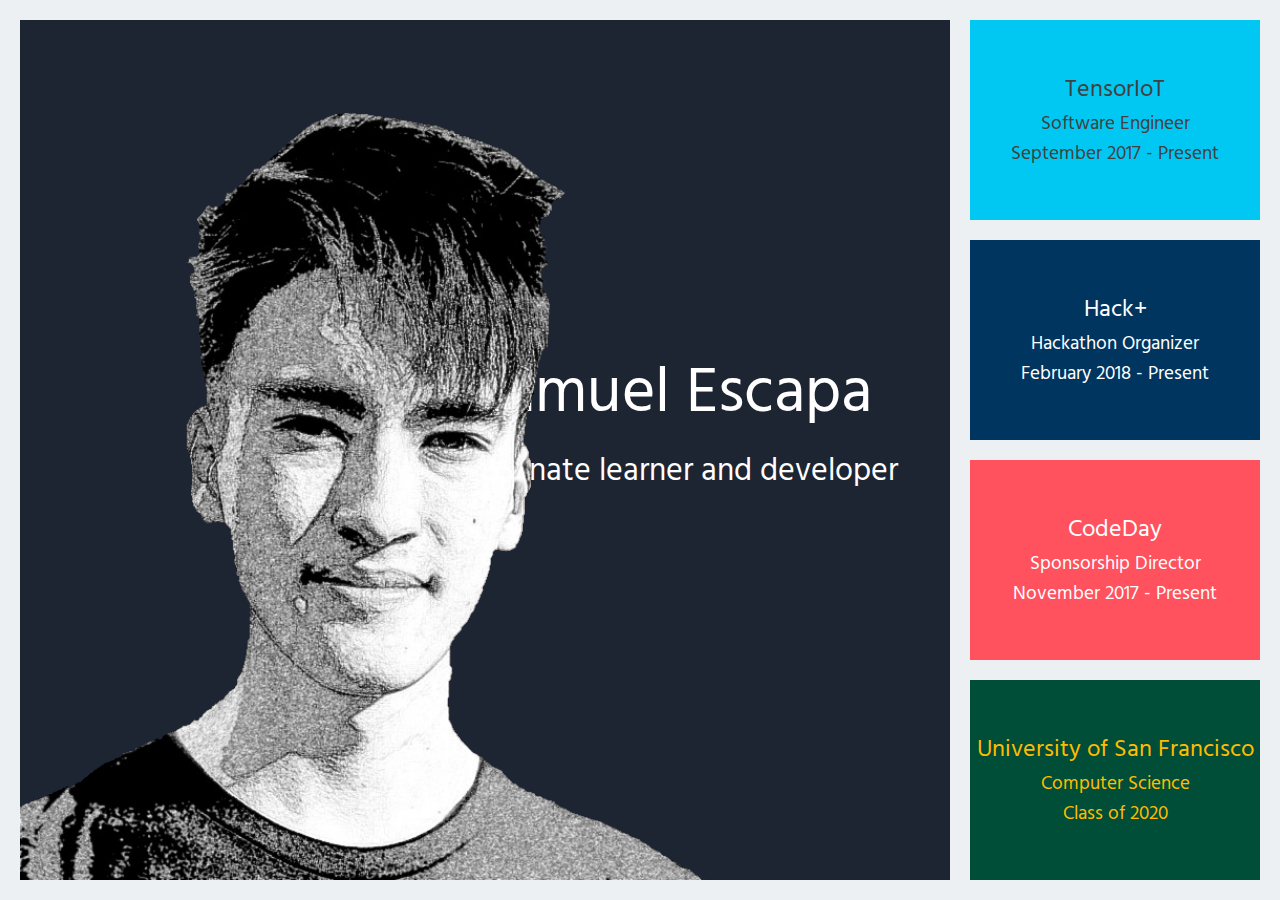
==== index.html @ 71f03ee3 "Update and easter egg" ====
<!DOCTYPE>
<html>
  <head>
    <title> Samuel Escapa </title>
    <meta name="description" content="Portfolio of Samuel Escapa, Software Engineer at TensorIoT">
    <meta name="keywords" content="resume, software engineer, student, san francisco, bay area, coding">
    <meta name="viewport" content="width=device-width, initial-scale=1">
    <link href="https://fonts.googleapis.com/css?family=Hind:700" rel="stylesheet">
    <link rel="stylesheet" href="https://use.fontawesome.com/releases/v5.5.0/css/all.css" integrity="sha384-B4dIYHKNBt8Bc12p+WXckhzcICo0wtJAoU8YZTY5qE0Id1GSseTk6S+L3BlXeVIU" crossorigin="anonymous">
    <link rel="stylesheet" href="style.css">
  </head>
  <body>
    <div class="content">
      <div class="main">
        <div class="landing">
          <div class="profile-image">
            <img src="self.png" />
            <img src="self-sketch.png" class="sketch"/>
          </div>
          <div class="profile">
            <div class="profile-content">
              <div class="name">
                <span class="samu">Samu</span>el Escapa
              </div>
              <div class="description">
                Passionate learner and developer
              </div>
              <div class="links">
                <a href="https://www.github.com/saescapa" target="_blank"><i class="fab fa-github"></i></a>
                <a href="https://www.linkedin.com/in/samuel-escapa" target="_blank"><i class="fab fa-linkedin"></i></a>
                <a href="resume.pdf" target="_blank"><i class="far fa-file"></i></a>
                <a href="https://medium.com/@samuel.escapa" target="_blank"><i class="fab fa-medium"></i></a>
              </div>
            </div>
          </div>
        </div>
      </div>
      <div class="side">
        <div class="box tensoriot">
          <div class="box-content">
            <div class="title">
              TensorIoT
            </div>
            <div class="description">
              Software Engineer
            </div>
            <div class="date">
              September 2017 - Present
            </div>
          </div>
          <a href="http://www.tensoriot.com/" target="_blank">
            <div class="hover">
              <i class="fa fa-link"></i>
            </div>
          </a>
        </div>
        <div class="box hackplus">
          <div class="box-content">
            <div class="title">
              Hack+
            </div>
            <div class="description">
              Hackathon Organizer
            </div>
            <div class="date">
              February 2018 - Present
            </div>
          </div>
          <a href="https://hackplus.io/" target="_blank">
            <div class="hover">
              <i class="fa fa-link"></i>
            </div>
          </a>
        </div>
        <div class="box codeday">
          <div class="box-content">
            <div class="title">
              CodeDay
            </div>
            <div class="description">
              Sponsorship Director
            </div>
            <div class="date">
              November 2017 - Present
            </div>
          </div>
          <a href="https://codeday.org/ba" target="_blank">
            <div class="hover">
              <i class="fa fa-link"></i>
            </div>
          </a>
        </div>
        <div class="box usf">
          <div class="box-content">
            <div class="title">
              University of San Francisco
            </div>
            <div class="description">
              Computer Science
            </div>
            <div class="date">
              Class of 2020
            </div>
          </div>
        </div>
      </div>
    </div>
  </body>
</html>
---- style.css ----
@import url(reset.css);
@keyframes move-right {
  0% {
    right: 100%; }
  100% {
    right: 0; } }
@keyframes opacity {
  0% {
    opacity: 1; }
  100% {
    opacity: 0; } }
* {
  box-sizing: border-box; }

html, body {
  width: 100%;
  height: 100%;
  overflow: hidden; }
  @media (max-width: 1000px) {
    html, body {
      height: auto;
      overflow: inherit; } }

body {
  background-color: #ECF0F2;
  font-family: 'Hind', sans-serif; }
  body a {
    color: inherit;
    text-decoration: underline; }
    body a:hover, body a:focus, body a:visited {
      color: inherit;
      text-decoration: none; }

.content {
  width: 100%;
  height: 100%;
  display: flex;
  flex-direction: row;
  flex-wrap: nowrap; }
  .content .main {
    width: 75%;
    flex: 75%;
    margin: 20px;
    margin-right: 0px;
    overflow: hidden; }
  .content .side {
    width: 25%;
    flex: 25%;
    display: flex;
    flex-direction: column;
    justify-content: space-between;
    margin: 10px; }
    .content .side .box {
      height: 100%;
      margin: 10px; }
  @media (max-width: 1000px) {
    .content {
      display: block; }
      .content .main {
        width: 100%;
        margin: 0px; }
        .content .main .landing {
          height: auto; }
      .content .side {
        width: 100%;
        margin: 0px; }
        .content .side .box {
          height: auto;
          padding: 10px; } }

.side .box {
  text-align: center;
  display: flex;
  flex-direction: column;
  justify-content: center;
  align-items: center;
  position: relative; }
  .side .box .box-content .title {
    font-size: 1.5em; }
  .side .box .box-content .description {
    font-size: 1.2em; }
  .side .box .box-content .date {
    font-size: 1.2em; }
  .side .box:hover .hover {
    opacity: 1; }
  .side .box .hover {
    opacity: 0;
    position: absolute;
    top: 0;
    left: 0;
    width: 100%;
    height: 100%;
    background-color: rgba(0, 0, 0, 0.7);
    transition: all 0.25s;
    color: white;
    display: flex;
    align-items: center;
    justify-content: center;
    font-size: 1.5em; }
.side .tensoriot {
  background-color: #00C8F2;
  color: #414141; }
.side .hackplus {
  background-color: #00355F;
  color: #ffffff; }
.side .codeday {
  background-color: #FF515E;
  color: #ffffff; }
.side .usf {
  background-color: #004D38;
  color: #FFBC00; }

.landing {
  width: 100%;
  height: 100%;
  display: flex;
  flex-wrap: nowrap;
  background-color: #1D2532; }
  .landing .profile-image {
    width: 40%;
    flex: 40%;
    position: relative;
    z-index: 2; }
    .landing .profile-image img {
      position: absolute;
      bottom: 0px;
      height: 90vh; }
      .landing .profile-image img.sketch {
        animation: opacity 1s;
        animation-delay: 1.5s;
        animation-fill-mode: forwards; }
  .landing .profile {
    width: 60%;
    flex: 60%;
    display: flex;
    justify-content: center;
    align-items: center;
    overflow: hidden; }
    .landing .profile .profile-content {
      position: relative;
      animation: move-right 2s;
      color: white;
      text-align: center;
      padding-bottom: 60px; }
      .landing .profile .profile-content .name {
        font-size: 4em; }
        .landing .profile .profile-content .name .samu {
          color: inherit;
          transition: color 0.5s; }
        .landing .profile .profile-content .name .samu:hover {
          color: #FF855A; }
      .landing .profile .profile-content .description {
        font-size: 2em; }
      .landing .profile .profile-content .links {
        font-size: 3em; }
        .landing .profile .profile-content .links a {
          margin: 10px; }
  @media (max-width: 1000px) {
    .landing .profile-image {
      display: none; }
    .landing .profile {
      width: 100%;
      flex: 100%; }
      .landing .profile .profile-content {
        font-size: 2.5vw;
        padding-bottom: 0px; } }

/*# sourceMappingURL=style.css.map */
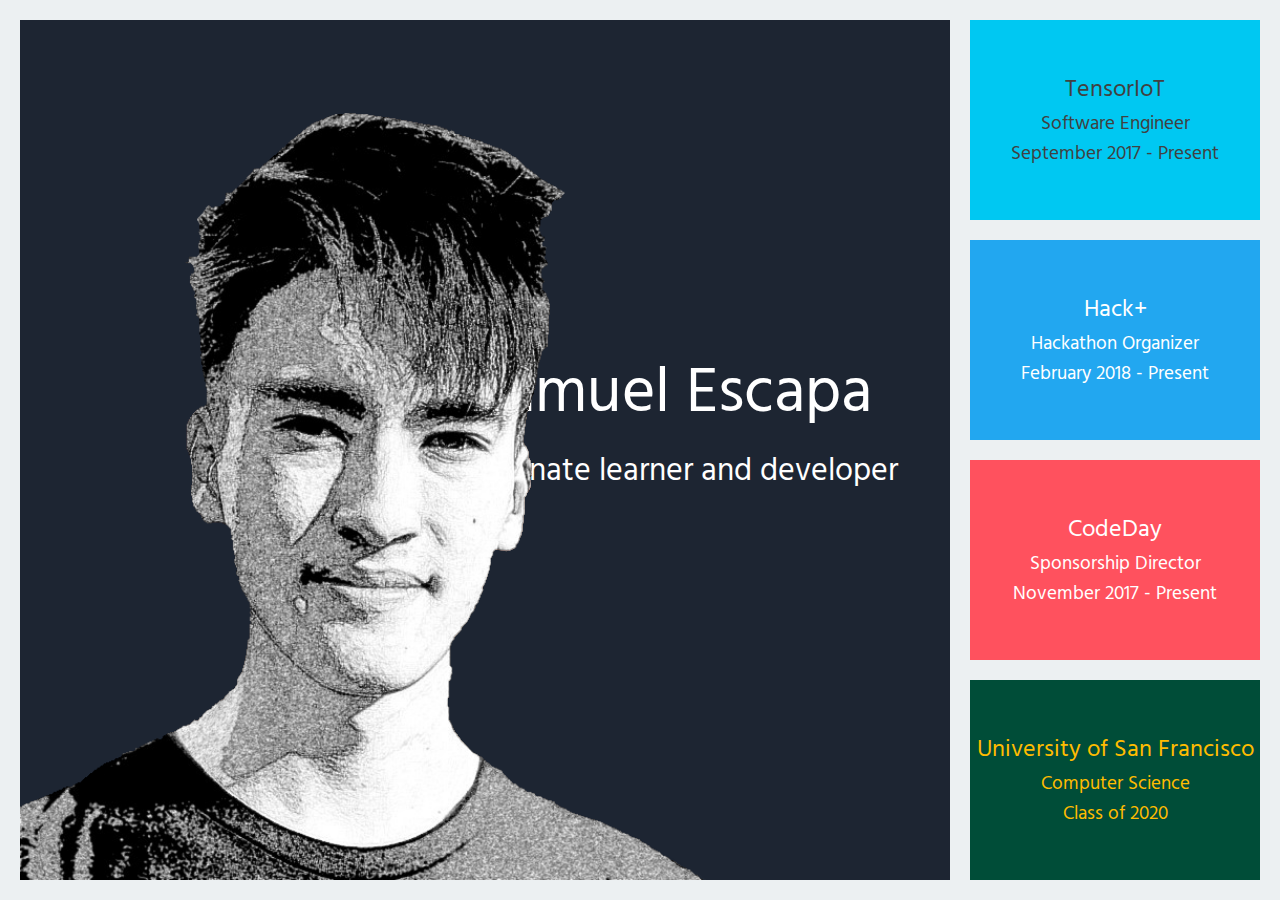
==== commit 84ab7dac: "iPad Pro responsiveness and code cleaning" ====
--- a/index.html
+++ b/index.html
@@ -15,8 +15,8 @@
       <div class="main">
         <div class="landing">
           <div class="profile-image">
-            <img src="self.png" />
-            <img src="self-sketch.png" class="sketch"/>
+            <img src="self.png" alt="Samuel Escapa portrait" />
+            <img src="self-sketch.png" class="sketch" alt="Samuel Escapa sketch portrait"/>
           </div>
           <div class="profile">
             <div class="profile-content">
--- a/style.css
+++ b/style.css
@@ -47,9 +47,9 @@
     width: 25%;
     flex: 25%;
     display: flex;
+    margin: 10px;
     flex-direction: column;
-    justify-content: space-between;
-    margin: 10px; }
+    justify-content: space-between; }
     .content .side .box {
       height: 100%;
       margin: 10px; }
@@ -69,12 +69,12 @@
           padding: 10px; } }
 
 .side .box {
-  text-align: center;
   display: flex;
+  position: relative;
   flex-direction: column;
+  align-items: center;
   justify-content: center;
-  align-items: center;
-  position: relative; }
+  text-align: center; }
   .side .box .box-content .title {
     font-size: 1.5em; }
   .side .box .box-content .description {
@@ -84,24 +84,24 @@
   .side .box:hover .hover {
     opacity: 1; }
   .side .box .hover {
-    opacity: 0;
+    width: 100%;
+    height: 100%;
     position: absolute;
     top: 0;
     left: 0;
-    width: 100%;
-    height: 100%;
-    background-color: rgba(0, 0, 0, 0.7);
-    transition: all 0.25s;
-    color: white;
     display: flex;
     align-items: center;
     justify-content: center;
-    font-size: 1.5em; }
+    opacity: 0;
+    background-color: rgba(0, 0, 0, 0.7);
+    color: white;
+    font-size: 1.5em;
+    transition: all 0.25s; }
 .side .tensoriot {
   background-color: #00C8F2;
   color: #414141; }
 .side .hackplus {
-  background-color: #00355F;
+  background-color: #22A7F0;
   color: #ffffff; }
 .side .codeday {
   background-color: #FF515E;
@@ -123,8 +123,8 @@
     z-index: 2; }
     .landing .profile-image img {
       position: absolute;
-      bottom: 0px;
-      height: 90vh; }
+      height: 90vh;
+      bottom: 0px; }
       .landing .profile-image img.sketch {
         animation: opacity 1s;
         animation-delay: 1.5s;
@@ -133,15 +133,15 @@
     width: 60%;
     flex: 60%;
     display: flex;
+    align-items: center;
     justify-content: center;
-    align-items: center;
     overflow: hidden; }
     .landing .profile .profile-content {
       position: relative;
-      animation: move-right 2s;
+      padding-bottom: 60px;
       color: white;
       text-align: center;
-      padding-bottom: 60px; }
+      animation: move-right 2s; }
       .landing .profile .profile-content .name {
         font-size: 4em; }
         .landing .profile .profile-content .name .samu {
@@ -162,7 +162,24 @@
       width: 100%;
       flex: 100%; }
       .landing .profile .profile-content {
-        font-size: 2.5vw;
-        padding-bottom: 0px; } }
+        padding-bottom: 0px;
+        font-size: 2.5vw; } }
+  @media (orientation: portrait) {
+    .landing .profile-image {
+      display: none; } }
+  @media only screen and (min-width: 1024px) and (max-height: 1366px) and (-webkit-min-device-pixel-ratio: 1.5) {
+    .landing {
+      flex-direction: column-reverse; }
+      .landing .profile-image {
+        width: 100%;
+        flex: 100%; }
+        .landing .profile-image img {
+          margin: 0 auto;
+          right: 0;
+          left: 0;
+          height: 60vh; }
+      .landing .profile {
+        width: 100%;
+        flex: 100%; } }
 
 /*# sourceMappingURL=style.css.map */
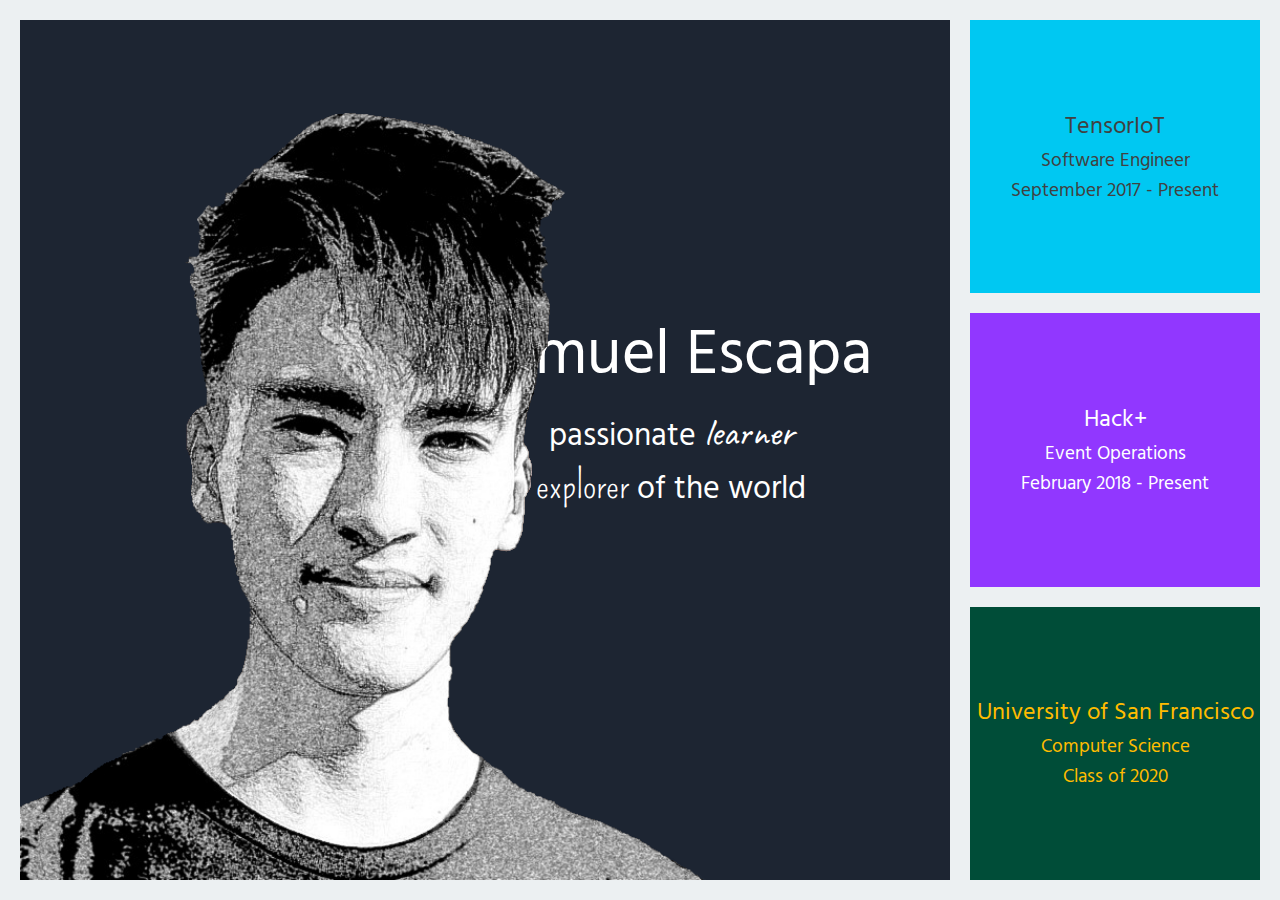
==== commit a4e63dd1: "Edits" ====
--- a/index.html
+++ b/index.html
@@ -1,12 +1,12 @@
 
 <!DOCTYPE>
-<html>
+<html lang="en">
   <head>
     <title> Samuel Escapa </title>
     <meta name="description" content="Portfolio of Samuel Escapa, Software Engineer at TensorIoT">
     <meta name="keywords" content="resume, software engineer, student, san francisco, bay area, coding">
     <meta name="viewport" content="width=device-width, initial-scale=1">
-    <link href="https://fonts.googleapis.com/css?family=Hind:700" rel="stylesheet">
+    <link href="https://fonts.googleapis.com/css?family=Hind:700|Caveat|Pompiere" rel="stylesheet">
     <link rel="stylesheet" href="https://use.fontawesome.com/releases/v5.5.0/css/all.css" integrity="sha384-B4dIYHKNBt8Bc12p+WXckhzcICo0wtJAoU8YZTY5qE0Id1GSseTk6S+L3BlXeVIU" crossorigin="anonymous">
     <link rel="stylesheet" href="style.css">
   </head>
@@ -20,16 +20,16 @@
           </div>
           <div class="profile">
             <div class="profile-content">
-              <div class="name">
+              <h1 class="name">
                 <span class="samu">Samu</span>el Escapa
-              </div>
+              </h1>
               <div class="description">
-                Passionate learner and developer
+                passionate <span class="learner">learner</span> <br> <span class="explorer">explorer</span> of the world
               </div>
               <div class="links">
                 <a href="https://www.github.com/saescapa" target="_blank"><i class="fab fa-github"></i></a>
                 <a href="https://www.linkedin.com/in/samuel-escapa" target="_blank"><i class="fab fa-linkedin"></i></a>
-                <a href="resume.pdf" target="_blank"><i class="far fa-file"></i></a>
+                <a href="resume.pdf" target="_blank" class="resume"><i class="far fa-file"></i><i class="far fa-user"></i></a>
                 <a href="https://medium.com/@samuel.escapa" target="_blank"><i class="fab fa-medium"></i></a>
               </div>
             </div>
@@ -61,31 +61,13 @@
               Hack+
             </div>
             <div class="description">
-              Hackathon Organizer
+              Event Operations
             </div>
             <div class="date">
               February 2018 - Present
             </div>
           </div>
           <a href="https://hackplus.io/" target="_blank">
-            <div class="hover">
-              <i class="fa fa-link"></i>
-            </div>
-          </a>
-        </div>
-        <div class="box codeday">
-          <div class="box-content">
-            <div class="title">
-              CodeDay
-            </div>
-            <div class="description">
-              Sponsorship Director
-            </div>
-            <div class="date">
-              November 2017 - Present
-            </div>
-          </div>
-          <a href="https://codeday.org/ba" target="_blank">
             <div class="hover">
               <i class="fa fa-link"></i>
             </div>
--- a/style.css
+++ b/style.css
@@ -101,7 +101,7 @@
   background-color: #00C8F2;
   color: #414141; }
 .side .hackplus {
-  background-color: #22A7F0;
+  background-color: #9137FF;
   color: #ffffff; }
 .side .codeday {
   background-color: #FF515E;
@@ -141,7 +141,8 @@
       padding-bottom: 60px;
       color: white;
       text-align: center;
-      animation: move-right 2s; }
+      animation: move-right 2s;
+      max-width: 480px; }
       .landing .profile .profile-content .name {
         font-size: 4em; }
         .landing .profile .profile-content .name .samu {
@@ -150,11 +151,35 @@
         .landing .profile .profile-content .name .samu:hover {
           color: #FF855A; }
       .landing .profile .profile-content .description {
-        font-size: 2em; }
+        font-size: 2em;
+        padding-bottom: 20px;
+        transition: color 0.25s; }
+        .landing .profile .profile-content .description .learner {
+          font-family: 'Caveat', cursive;
+          font-size: 1.2em; }
+        .landing .profile .profile-content .description .explorer {
+          font-family: 'Pompiere', cursive;
+          font-size: 1.2em; }
+        .landing .profile .profile-content .description:hover {
+          color: #2B75C9; }
+        .landing .profile .profile-content .description span {
+          color: #ffffff; }
       .landing .profile .profile-content .links {
         font-size: 3em; }
         .landing .profile .profile-content .links a {
-          margin: 10px; }
+          margin: 10px;
+          transition: all 0.25s; }
+          .landing .profile .profile-content .links a:hover {
+            color: #A3A7AC;
+            font-size: 1.1em; }
+        .landing .profile .profile-content .links .resume {
+          position: relative; }
+          .landing .profile .profile-content .links .resume i.fa-user {
+            position: absolute;
+            top: 40%;
+            right: 0;
+            left: 0;
+            font-size: 0.4em; }
   @media (max-width: 1000px) {
     .landing .profile-image {
       display: none; }
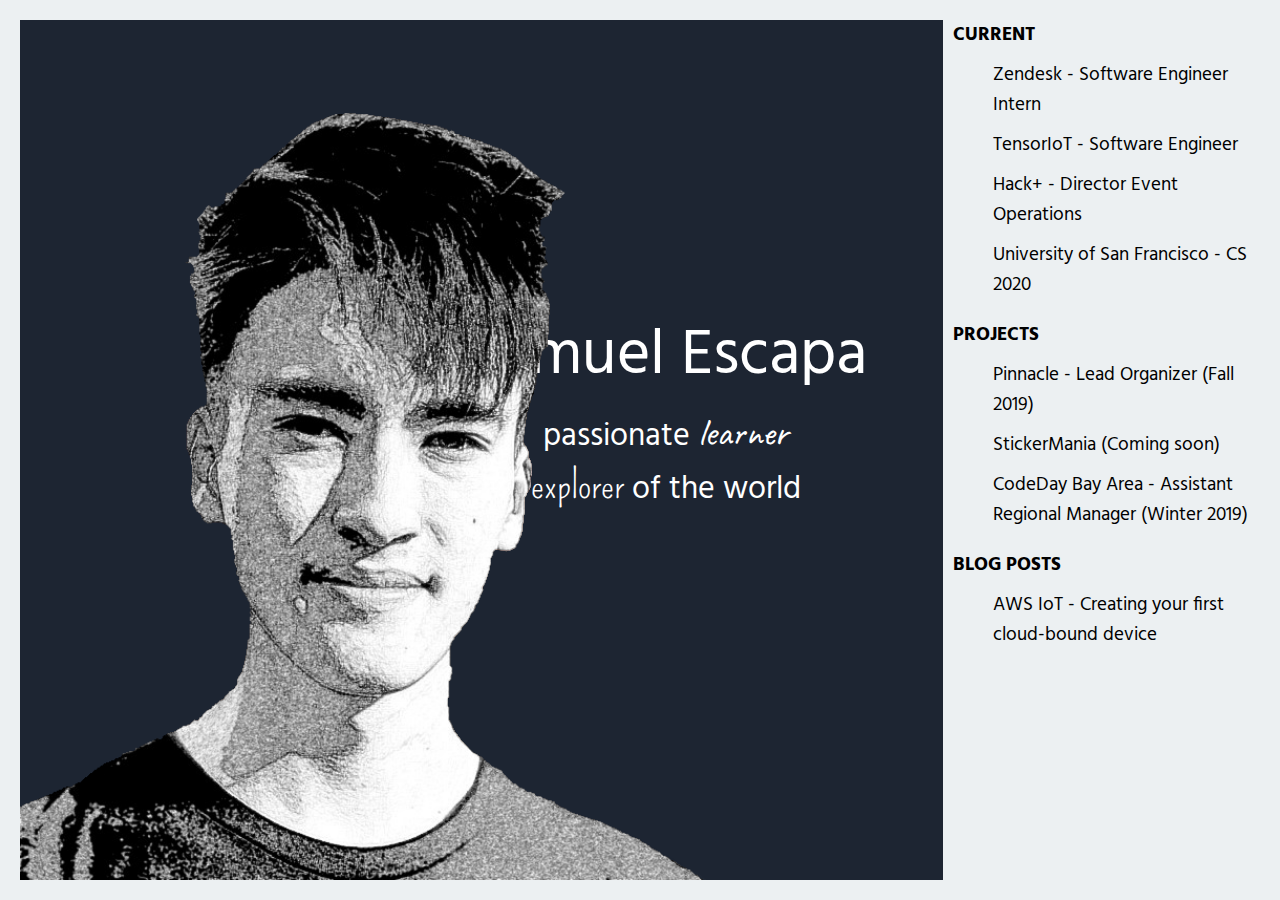
==== commit dd7bc1b0: "Update" ====
--- a/index.html
+++ b/index.html
@@ -27,7 +27,7 @@
                 passionate <span class="learner">learner</span> <br> <span class="explorer">explorer</span> of the world
               </div>
               <div class="links">
-                <a href="https://www.github.com/saescapa" target="_blank"><i class="fab fa-github"></i></a>
+                <a href="https://www.gthub.com/saescapa" target="_blank"><i class="fab fa-github"></i></a>
                 <a href="https://www.linkedin.com/in/samuel-escapa" target="_blank"><i class="fab fa-linkedin"></i></a>
                 <a href="resume.pdf" target="_blank" class="resume"><i class="far fa-file"></i><i class="far fa-user"></i></a>
                 <a href="https://medium.com/@samuel.escapa" target="_blank"><i class="fab fa-medium"></i></a>
@@ -37,52 +37,100 @@
         </div>
       </div>
       <div class="side">
-        <div class="box tensoriot">
-          <div class="box-content">
-            <div class="title">
-              TensorIoT
+        <div class="section">
+          <div class="section-title">
+            Current
+          </div>
+          <div class="section-content">
+            <div class="row">
+              <div class="icon">
+                <i class="fa fa-code"></i>
+              </div>
+              <a href="https://zendesk.com" target="_blank">
+                <div class="title">
+                  Zendesk - Software Engineer Intern
+                </div>
+              </a>
             </div>
-            <div class="description">
-              Software Engineer
+            <div class="row">
+              <div class="icon">
+                <i class="fa fa-code"></i>
+              </div>
+              <a href="https://tensoriot.com" target="_blank">
+                <div class="title">
+                  TensorIoT - Software Engineer
+                </div>
+              </a>
             </div>
-            <div class="date">
-              September 2017 - Present
+            <div class="row">
+              <div class="icon">
+                <i class="fa fa-plus"></i>
+              </div>
+              <a href="https://hackplus.io" target="_blank">
+                <div class="title">
+                  Hack+ - Director Event Operations
+                </div>
+              </a>
+            </div>
+            <div class="row">
+              <div class="icon">
+                <i class="fa fa-school"></i>
+              </div>
+              <div class="title">
+                University of San Francisco - CS 2020
+              </div>
             </div>
           </div>
-          <a href="http://www.tensoriot.com/" target="_blank">
-            <div class="hover">
-              <i class="fa fa-link"></i>
+        </div>
+        <div class="section">
+          <div class="section-title">
+            Projects
+          </div>
+          <div class="section-content">
+            <div class="row">
+              <div class="icon">
+                <i class="fa fa-laptop-code"></i>
+              </div>
+              <a href="https://pinnacle.plus" target="_blank">
+                <div class="title">
+                  Pinnacle - Lead Organizer (Fall 2019)
+                </div>
+              </a>
             </div>
-          </a>
-        </div>
-        <div class="box hackplus">
-          <div class="box-content">
-            <div class="title">
-              Hack+
+            <div class="row">
+              <div class="icon">
+                <i class="fa fa-sticky-note"></i>
+              </div>
+              <div class="title">
+                StickerMania (Coming soon)
+              </div>
             </div>
-            <div class="description">
-              Event Operations
-            </div>
-            <div class="date">
-              February 2018 - Present
+            <div class="row">
+              <div class="icon">
+                <i class="fa fa-chalkboard-teacher"></i>
+              </div>
+              <a href="https://codeday.org" target="_blank">
+                <div class="title">
+                  CodeDay Bay Area - Assistant Regional Manager (Winter 2019)
+                </div>
+              </a>
             </div>
           </div>
-          <a href="https://hackplus.io/" target="_blank">
-            <div class="hover">
-              <i class="fa fa-link"></i>
-            </div>
-          </a>
         </div>
-        <div class="box usf">
-          <div class="box-content">
-            <div class="title">
-              University of San Francisco
-            </div>
-            <div class="description">
-              Computer Science
-            </div>
-            <div class="date">
-              Class of 2020
+        <div class="section">
+          <div class="section-title">
+            Blog Posts
+          </div>
+          <div class="section-content">
+            <div class="row">
+              <div class="icon">
+                <i class="fa fa-network-wired"></i>
+              </div>
+              <a href="https://medium.com/tensoriot/aws-iot-creating-your-first-cloud-bound-device-d8dca0695f43" target="_blank">
+                <div class="title">
+                  AWS IoT - Creating your first cloud-bound device
+                </div>
+              </a>
             </div>
           </div>
         </div>
--- a/style.css
+++ b/style.css
@@ -26,10 +26,10 @@
   font-family: 'Hind', sans-serif; }
   body a {
     color: inherit;
-    text-decoration: underline; }
+    text-decoration: none; }
     body a:hover, body a:focus, body a:visited {
       color: inherit;
-      text-decoration: none; }
+      text-decoration: underline; }
 
 .content {
   width: 100%;
@@ -43,16 +43,6 @@
     margin: 20px;
     margin-right: 0px;
     overflow: hidden; }
-  .content .side {
-    width: 25%;
-    flex: 25%;
-    display: flex;
-    margin: 10px;
-    flex-direction: column;
-    justify-content: space-between; }
-    .content .side .box {
-      height: 100%;
-      margin: 10px; }
   @media (max-width: 1000px) {
     .content {
       display: block; }
@@ -62,53 +52,37 @@
         .content .main .landing {
           height: auto; }
       .content .side {
-        width: 100%;
-        margin: 0px; }
+        width: 100%; }
         .content .side .box {
           height: auto;
           padding: 10px; } }
 
-.side .box {
+.side {
+  width: 25%;
+  flex: 25%;
   display: flex;
-  position: relative;
-  flex-direction: column;
-  align-items: center;
-  justify-content: center;
-  text-align: center; }
-  .side .box .box-content .title {
-    font-size: 1.5em; }
-  .side .box .box-content .description {
-    font-size: 1.2em; }
-  .side .box .box-content .date {
-    font-size: 1.2em; }
-  .side .box:hover .hover {
-    opacity: 1; }
-  .side .box .hover {
-    width: 100%;
-    height: 100%;
-    position: absolute;
-    top: 0;
-    left: 0;
-    display: flex;
-    align-items: center;
-    justify-content: center;
-    opacity: 0;
-    background-color: rgba(0, 0, 0, 0.7);
-    color: white;
-    font-size: 1.5em;
-    transition: all 0.25s; }
-.side .tensoriot {
-  background-color: #00C8F2;
-  color: #414141; }
-.side .hackplus {
-  background-color: #9137FF;
-  color: #ffffff; }
-.side .codeday {
-  background-color: #FF515E;
-  color: #ffffff; }
-.side .usf {
-  background-color: #004D38;
-  color: #FFBC00; }
+  margin: 20px 20px 20px 10px;
+  flex-direction: column; }
+  .side .section {
+    margin-bottom: 10px; }
+    .side .section .section-title {
+      text-transform: uppercase;
+      font-weight: bold;
+      font-size: 1.2em; }
+    .side .section .section-content {
+      display: table; }
+      .side .section .section-content .row {
+        display: flex;
+        align-items: baseline;
+        font-size: 1.2em;
+        margin: 10px 0 10px 0;
+        position: relative; }
+        .side .section .section-content .row .icon {
+          min-width: 40px;
+          text-align: center; }
+          .side .section .section-content .row .icon .fa {
+            margin-left: 5px;
+            margin-right: 10px; }
 
 .landing {
   width: 100%;
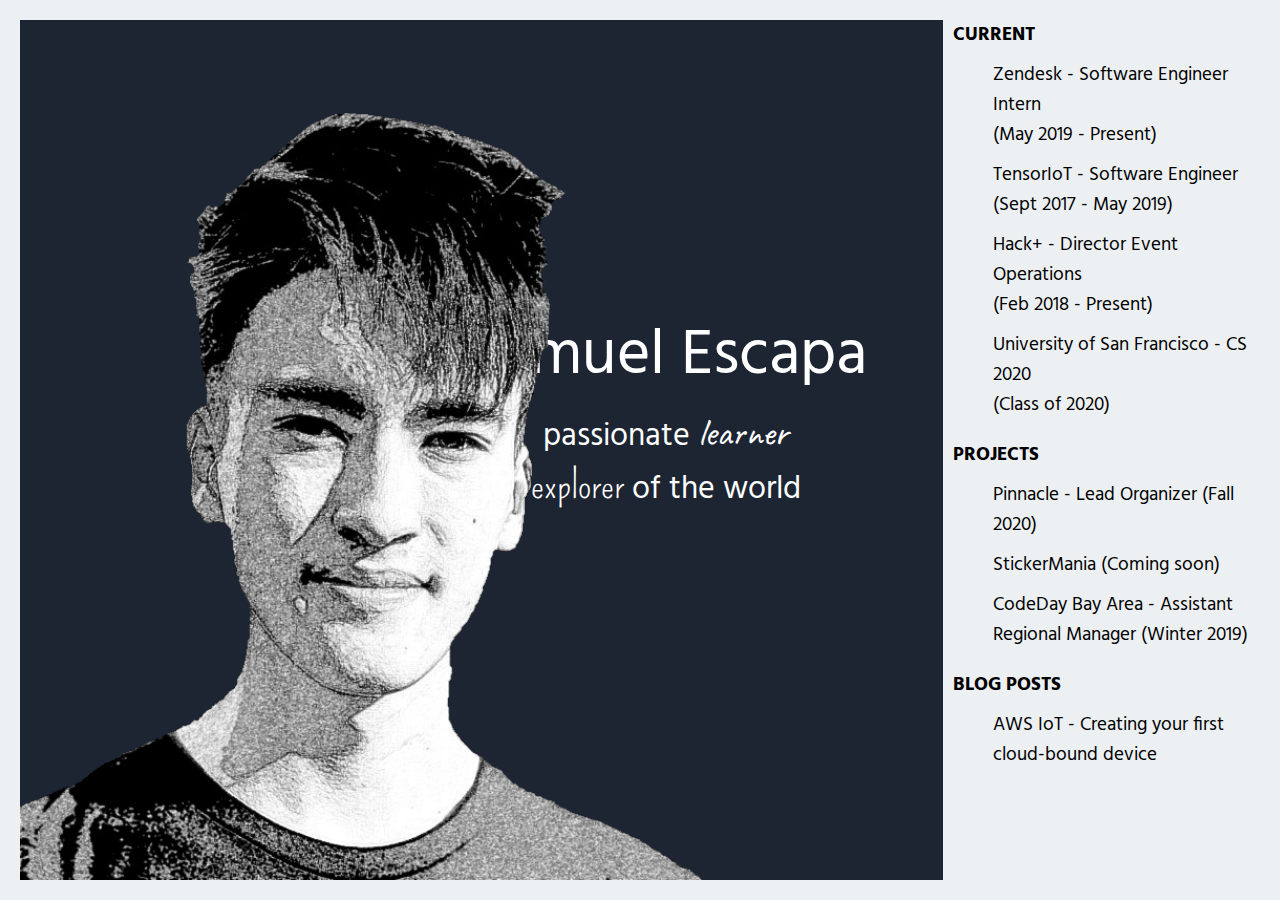
==== commit c0b2048c: "Update Website" ====
--- a/index.html
+++ b/index.html
@@ -1,14 +1,27 @@
-
-<!DOCTYPE>
+<!DOCTYPE >
 <html lang="en">
   <head>
-    <title> Samuel Escapa </title>
-    <meta name="description" content="Portfolio of Samuel Escapa, Software Engineer at TensorIoT">
-    <meta name="keywords" content="resume, software engineer, student, san francisco, bay area, coding">
-    <meta name="viewport" content="width=device-width, initial-scale=1">
-    <link href="https://fonts.googleapis.com/css?family=Hind:700|Caveat|Pompiere" rel="stylesheet">
-    <link rel="stylesheet" href="https://use.fontawesome.com/releases/v5.5.0/css/all.css" integrity="sha384-B4dIYHKNBt8Bc12p+WXckhzcICo0wtJAoU8YZTY5qE0Id1GSseTk6S+L3BlXeVIU" crossorigin="anonymous">
-    <link rel="stylesheet" href="style.css">
+    <title>Samuel Escapa</title>
+    <meta
+      name="description"
+      content="Portfolio of Samuel Escapa, Software Engineer at TensorIoT"
+    />
+    <meta
+      name="keywords"
+      content="resume, software engineer, student, san francisco, bay area, coding"
+    />
+    <meta name="viewport" content="width=device-width, initial-scale=1" />
+    <link
+      href="https://fonts.googleapis.com/css?family=Hind:700|Caveat|Pompiere"
+      rel="stylesheet"
+    />
+    <link
+      rel="stylesheet"
+      href="https://use.fontawesome.com/releases/v5.5.0/css/all.css"
+      integrity="sha384-B4dIYHKNBt8Bc12p+WXckhzcICo0wtJAoU8YZTY5qE0Id1GSseTk6S+L3BlXeVIU"
+      crossorigin="anonymous"
+    />
+    <link rel="stylesheet" href="style.css" />
   </head>
   <body>
     <div class="content">
@@ -16,21 +29,34 @@
         <div class="landing">
           <div class="profile-image">
             <img src="self.png" alt="Samuel Escapa portrait" />
-            <img src="self-sketch.png" class="sketch" alt="Samuel Escapa sketch portrait"/>
+            <img
+              src="self-sketch.png"
+              class="sketch"
+              alt="Samuel Escapa sketch portrait"
+            />
           </div>
           <div class="profile">
             <div class="profile-content">
-              <h1 class="name">
-                <span class="samu">Samu</span>el Escapa
-              </h1>
+              <h1 class="name"><span class="samu">Samu</span>el Escapa</h1>
               <div class="description">
-                passionate <span class="learner">learner</span> <br> <span class="explorer">explorer</span> of the world
+                passionate <span class="learner">learner</span> <br />
+                <span class="explorer">explorer</span> of the world
               </div>
               <div class="links">
-                <a href="https://www.gthub.com/saescapa" target="_blank"><i class="fab fa-github"></i></a>
-                <a href="https://www.linkedin.com/in/samuel-escapa" target="_blank"><i class="fab fa-linkedin"></i></a>
-                <a href="resume.pdf" target="_blank" class="resume"><i class="far fa-file"></i><i class="far fa-user"></i></a>
-                <a href="https://medium.com/@samuel.escapa" target="_blank"><i class="fab fa-medium"></i></a>
+                <a href="https://www.gthub.com/saescapa" target="_blank"
+                  ><i class="fab fa-github"></i
+                ></a>
+                <a
+                  href="https://www.linkedin.com/in/samuel-escapa"
+                  target="_blank"
+                  ><i class="fab fa-linkedin"></i
+                ></a>
+                <a href="resume.pdf" target="_blank" class="resume"
+                  ><i class="far fa-file"></i><i class="far fa-user"></i
+                ></a>
+                <a href="https://medium.com/@samuel.escapa" target="_blank"
+                  ><i class="fab fa-medium"></i
+                ></a>
               </div>
             </div>
           </div>
@@ -48,7 +74,8 @@
               </div>
               <a href="https://zendesk.com" target="_blank">
                 <div class="title">
-                  Zendesk - Software Engineer Intern
+                  Zendesk - Software Engineer Intern <br />
+                  (May 2019 - Present)
                 </div>
               </a>
             </div>
@@ -58,7 +85,8 @@
               </div>
               <a href="https://tensoriot.com" target="_blank">
                 <div class="title">
-                  TensorIoT - Software Engineer
+                  TensorIoT - Software Engineer <br />
+                  (Sept 2017 - May 2019)
                 </div>
               </a>
             </div>
@@ -68,7 +96,8 @@
               </div>
               <a href="https://hackplus.io" target="_blank">
                 <div class="title">
-                  Hack+ - Director Event Operations
+                  Hack+ - Director Event Operations <br />
+                  (Feb 2018 - Present)
                 </div>
               </a>
             </div>
@@ -77,7 +106,8 @@
                 <i class="fa fa-school"></i>
               </div>
               <div class="title">
-                University of San Francisco - CS 2020
+                University of San Francisco - CS 2020 <br />
+                (Class of 2020)
               </div>
             </div>
           </div>
@@ -93,7 +123,7 @@
               </div>
               <a href="https://pinnacle.plus" target="_blank">
                 <div class="title">
-                  Pinnacle - Lead Organizer (Fall 2019)
+                  Pinnacle - Lead Organizer (Fall 2020)
                 </div>
               </a>
             </div>
@@ -126,7 +156,10 @@
               <div class="icon">
                 <i class="fa fa-network-wired"></i>
               </div>
-              <a href="https://medium.com/tensoriot/aws-iot-creating-your-first-cloud-bound-device-d8dca0695f43" target="_blank">
+              <a
+                href="https://medium.com/tensoriot/aws-iot-creating-your-first-cloud-bound-device-d8dca0695f43"
+                target="_blank"
+              >
                 <div class="title">
                   AWS IoT - Creating your first cloud-bound device
                 </div>
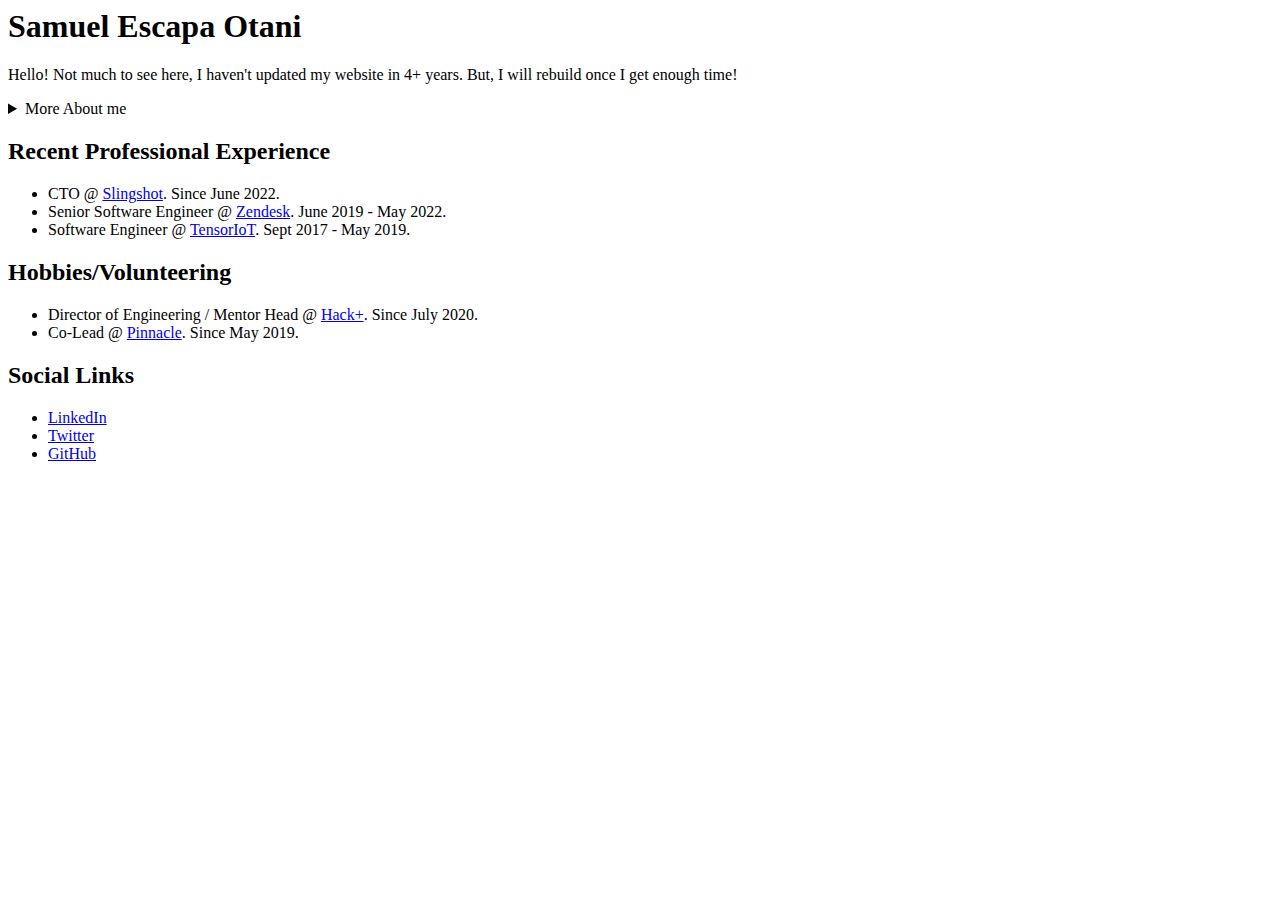
==== commit 40e4a180: "Update" ====
--- a/index.html
+++ b/index.html
@@ -1,173 +1,54 @@
-<!DOCTYPE >
+<!DOCTYPE>
 <html lang="en">
-  <head>
-    <title>Samuel Escapa</title>
-    <meta
-      name="description"
-      content="Portfolio of Samuel Escapa, Software Engineer at TensorIoT"
-    />
-    <meta
-      name="keywords"
-      content="resume, software engineer, student, san francisco, bay area, coding"
-    />
-    <meta name="viewport" content="width=device-width, initial-scale=1" />
-    <link
-      href="https://fonts.googleapis.com/css?family=Hind:700|Caveat|Pompiere"
-      rel="stylesheet"
-    />
-    <link
-      rel="stylesheet"
-      href="https://use.fontawesome.com/releases/v5.5.0/css/all.css"
-      integrity="sha384-B4dIYHKNBt8Bc12p+WXckhzcICo0wtJAoU8YZTY5qE0Id1GSseTk6S+L3BlXeVIU"
-      crossorigin="anonymous"
-    />
-    <link rel="stylesheet" href="style.css" />
-  </head>
-  <body>
-    <div class="content">
-      <div class="main">
-        <div class="landing">
-          <div class="profile-image">
-            <img src="self.png" alt="Samuel Escapa portrait" />
-            <img
-              src="self-sketch.png"
-              class="sketch"
-              alt="Samuel Escapa sketch portrait"
-            />
-          </div>
-          <div class="profile">
-            <div class="profile-content">
-              <h1 class="name"><span class="samu">Samu</span>el Escapa</h1>
-              <div class="description">
-                passionate <span class="learner">learner</span> <br />
-                <span class="explorer">explorer</span> of the world
-              </div>
-              <div class="links">
-                <a href="https://www.gthub.com/saescapa" target="_blank"
-                  ><i class="fab fa-github"></i
-                ></a>
-                <a
-                  href="https://www.linkedin.com/in/samuel-escapa"
-                  target="_blank"
-                  ><i class="fab fa-linkedin"></i
-                ></a>
-                <a href="resume.pdf" target="_blank" class="resume"
-                  ><i class="far fa-file"></i><i class="far fa-user"></i
-                ></a>
-                <a href="https://medium.com/@samuel.escapa" target="_blank"
-                  ><i class="fab fa-medium"></i
-                ></a>
-              </div>
-            </div>
-          </div>
-        </div>
-      </div>
-      <div class="side">
-        <div class="section">
-          <div class="section-title">
-            Current
-          </div>
-          <div class="section-content">
-            <div class="row">
-              <div class="icon">
-                <i class="fa fa-code"></i>
-              </div>
-              <a href="https://zendesk.com" target="_blank">
-                <div class="title">
-                  Zendesk - Software Engineer Intern <br />
-                  (May 2019 - Present)
-                </div>
-              </a>
-            </div>
-            <div class="row">
-              <div class="icon">
-                <i class="fa fa-code"></i>
-              </div>
-              <a href="https://tensoriot.com" target="_blank">
-                <div class="title">
-                  TensorIoT - Software Engineer <br />
-                  (Sept 2017 - May 2019)
-                </div>
-              </a>
-            </div>
-            <div class="row">
-              <div class="icon">
-                <i class="fa fa-plus"></i>
-              </div>
-              <a href="https://hackplus.io" target="_blank">
-                <div class="title">
-                  Hack+ - Director Event Operations <br />
-                  (Feb 2018 - Present)
-                </div>
-              </a>
-            </div>
-            <div class="row">
-              <div class="icon">
-                <i class="fa fa-school"></i>
-              </div>
-              <div class="title">
-                University of San Francisco - CS 2020 <br />
-                (Class of 2020)
-              </div>
-            </div>
-          </div>
-        </div>
-        <div class="section">
-          <div class="section-title">
-            Projects
-          </div>
-          <div class="section-content">
-            <div class="row">
-              <div class="icon">
-                <i class="fa fa-laptop-code"></i>
-              </div>
-              <a href="https://pinnacle.plus" target="_blank">
-                <div class="title">
-                  Pinnacle - Lead Organizer (Fall 2020)
-                </div>
-              </a>
-            </div>
-            <div class="row">
-              <div class="icon">
-                <i class="fa fa-sticky-note"></i>
-              </div>
-              <div class="title">
-                StickerMania (Coming soon)
-              </div>
-            </div>
-            <div class="row">
-              <div class="icon">
-                <i class="fa fa-chalkboard-teacher"></i>
-              </div>
-              <a href="https://codeday.org" target="_blank">
-                <div class="title">
-                  CodeDay Bay Area - Assistant Regional Manager (Winter 2019)
-                </div>
-              </a>
-            </div>
-          </div>
-        </div>
-        <div class="section">
-          <div class="section-title">
-            Blog Posts
-          </div>
-          <div class="section-content">
-            <div class="row">
-              <div class="icon">
-                <i class="fa fa-network-wired"></i>
-              </div>
-              <a
-                href="https://medium.com/tensoriot/aws-iot-creating-your-first-cloud-bound-device-d8dca0695f43"
-                target="_blank"
-              >
-                <div class="title">
-                  AWS IoT - Creating your first cloud-bound device
-                </div>
-              </a>
-            </div>
-          </div>
-        </div>
-      </div>
-    </div>
-  </body>
-</html>
+
+<head>
+  <title>Samuel Escapa</title>
+  <meta name="description" content="Portfolio of Samuel Escapa Otani" />
+  <meta name="keywords" content="resume, CTO, senior software engineer, student, san francisco, bay area, coding" />
+  <meta name="viewport" content="width=device-width, initial-scale=1" />
+  <link rel="stylesheet" href="style.css" />
+</head>
+
+<body>
+  <main>
+    <h1> Samuel Escapa Otani </h1>
+    <p>
+      Hello! Not much to see here, I haven't updated my website in 4+ years. But, I will rebuild once I get enough time!
+    <details>
+      <summary>More About me</summary>
+      <p>I am originally from Barcelona, Spain, where I grew up and started to learn to code when I was around 10 years
+        old. I moved to the US with my family in 2014, at my freshman year of high school. In high school, I attended
+        and organized over 30 hackathons, while interning at various companies in Madrid during the summers. In 2017, I
+        started college at the University of San Francisco, where I also was working part-time at TensorIoT, and then
+        Zendesk.</p>
+      <p>Now, my expertise has been on Web Development. On the side, I volunteer at Hack+ where I mentor students and
+        give them a sneak peak of the professional world.</p>
+    </details>
+    </p>
+    <article>
+      <h2>Recent Professional Experience</h2>
+      <ul>
+        <li>CTO @ <a href="https://slingshot.fm">Slingshot</a>. Since June 2022.</li>
+        <li>Senior Software Engineer @ <a href="https://zendesk.com">Zendesk</a>. June 2019 - May 2022.</li>
+        <li>Software Engineer @ <a href="https://tensoriot.com">TensorIoT</a>. Sept 2017 - May 2019.</li>
+      </ul>
+    </article>
+    <article>
+      <h2>Hobbies/Volunteering</h2>
+      <ul>
+        <li>Director of Engineering / Mentor Head @ <a href="https://hackplus.io">Hack+</a>. Since July 2020.</li>
+        <li>Co-Lead @ <a href="https://pinnacle.us.org">Pinnacle</a>. Since May 2019.</li>
+      </ul>
+    </article>
+    <article>
+      <h2>Social Links</h2>
+      <ul>
+        <li><a href="https://www.linkedin.com/in/samuel-escapa">LinkedIn</a></li>
+        <li><a href="https://www.twitter.com/SamuelEscapa">Twitter</a></li>
+        <li><a href="https://www.github.com/saescapa">GitHub</a></li>
+      </ul>
+    </article>
+  </main>
+</body>
+
+</html>